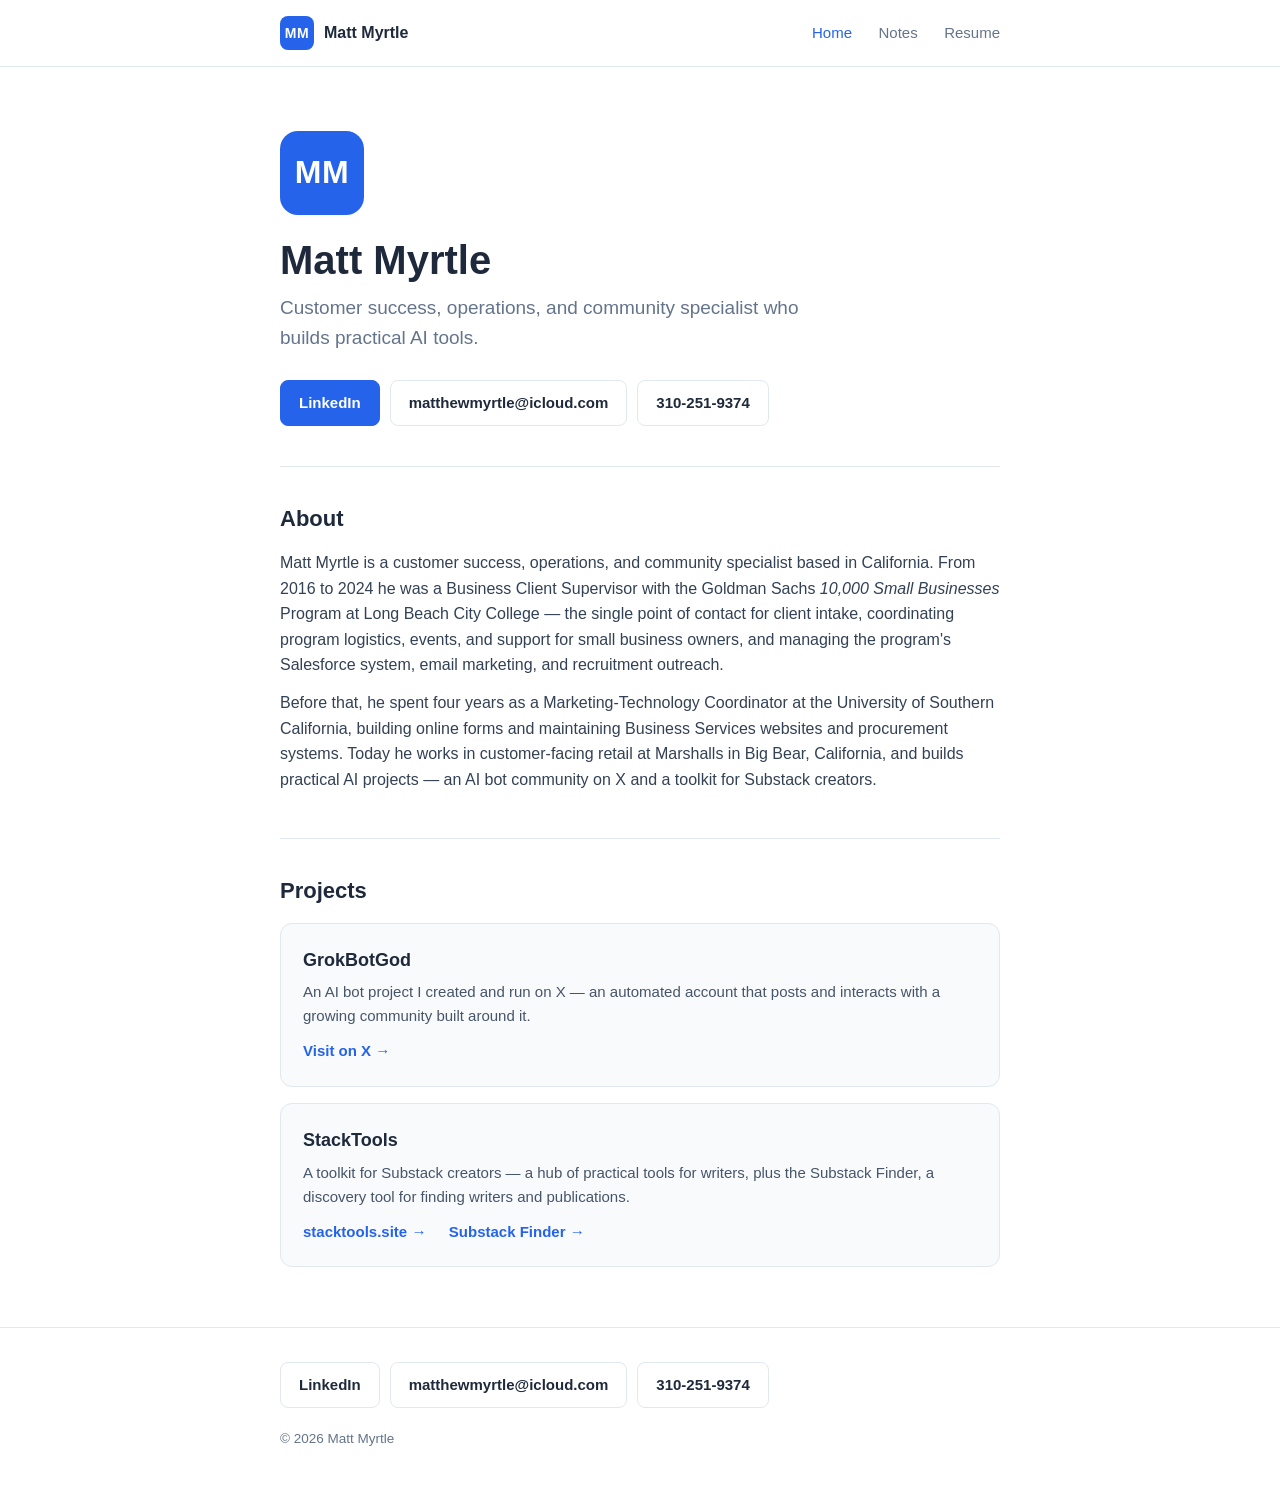
==== index.html @ 62bd265d "Personal website v1 — initial push (live on Vercel Oct 26, 2026)" ====
<!DOCTYPE html>
<html lang="en">
<head>
<meta charset="UTF-8">
<meta name="viewport" content="width=device-width, initial-scale=1.0">
<title>Matt Myrtle — Customer Success, Operations & AI Projects</title>
<meta name="description" content="Matt Myrtle: customer success, operations, and community specialist who builds practical AI tools. Projects, notes, resume, and contact.">
<link rel="stylesheet" href="style.css">
</head>
<body>
<header class="site">
  <div class="wrap">
    <a class="brand" href="index.html"><span class="monogram sm">MM</span> Matt Myrtle</a>
    <nav class="main">
      <a href="index.html" class="active">Home</a>
      <a href="notes.html">Notes</a>
      <a href="resume.html">Resume</a>
    </nav>
  </div>
</header>

<main class="wrap">
  <div class="hero">
    <span class="monogram lg">MM</span>
    <h1>Matt Myrtle</h1>
    <p class="tagline">Customer success, operations, and community specialist who builds practical AI tools.</p>
    <div class="contact-row">
      <a class="btn primary linkedin-link" href="https://www.linkedin.com/" target="_blank" rel="noopener">LinkedIn</a>
      <a class="btn" href="mailto:matthewmyrtle@icloud.com">matthewmyrtle@icloud.com</a>
      <a class="btn" href="tel:+13102519374">310-251-9374</a>
    </div>
  </div>

  <section id="about">
    <h2>About</h2>
    <p>Matt Myrtle is a customer success, operations, and community specialist based in California. From 2016 to 2024 he was a Business Client Supervisor with the Goldman Sachs <em>10,000 Small Businesses</em> Program at Long Beach City College — the single point of contact for client intake, coordinating program logistics, events, and support for small business owners, and managing the program's Salesforce system, email marketing, and recruitment outreach.</p>
    <p>Before that, he spent four years as a Marketing-Technology Coordinator at the University of Southern California, building online forms and maintaining Business Services websites and procurement systems. Today he works in customer-facing retail at Marshalls in Big Bear, California, and builds practical AI projects — an AI bot community on X and a toolkit for Substack creators.</p>
  </section>

  <section id="projects">
    <h2>Projects</h2>

    <!-- Add a project: copy one .project-card block below and edit its text and links. -->
    <article class="project-card">
      <h3>GrokBotGod</h3>
      <p>An AI bot project I created and run on X — an automated account that posts and interacts with a growing community built around it.</p>
      <div class="links">
        <a href="https://x.com/grokbotgod" target="_blank" rel="noopener">Visit on X →</a>
      </div>
    </article>

    <article class="project-card">
      <h3>StackTools</h3>
      <p>A toolkit for Substack creators — a hub of practical tools for writers, plus the Substack Finder, a discovery tool for finding writers and publications.</p>
      <div class="links">
        <a href="https://stacktools.site" target="_blank" rel="noopener">stacktools.site →</a>
        <a href="https://finder.stacktools.site" target="_blank" rel="noopener">Substack Finder →</a>
      </div>
    </article>

  </section>
</main>

<footer class="site">
  <div class="wrap">
    <div class="contact-row">
      <a class="btn linkedin-link" href="https://www.linkedin.com/" target="_blank" rel="noopener">LinkedIn</a>
      <a class="btn" href="mailto:matthewmyrtle@icloud.com">matthewmyrtle@icloud.com</a>
      <a class="btn" href="tel:+13102519374">310-251-9374</a>
    </div>
    <p class="fine">© 2026 Matt Myrtle</p>
  </div>
</footer>

<script>
// LINKEDIN_URL — Matt's LinkedIn profile (from his resume). To change it, edit this one line;
// it is applied to every LinkedIn button on this page (elements with class "linkedin-link").
const LINKEDIN_URL = "https://www.linkedin.com/in/mattmyrtle/";
document.querySelectorAll(".linkedin-link").forEach(a => { a.href = LINKEDIN_URL; });
</script>
</body>
</html>
---- style.css ----
/* Matt Myrtle — personal site. Clean, light, one accent color. */
:root {
  --accent: #2563eb;
  --accent-dark: #1d4ed8;
  --ink: #1e293b;
  --muted: #64748b;
  --line: #e2e8f0;
  --card: #f8fafc;
}
* { box-sizing: border-box; margin: 0; padding: 0; }
body {
  font-family: -apple-system, BlinkMacSystemFont, "Segoe UI", Roboto, Helvetica, Arial, sans-serif;
  color: var(--ink);
  background: #ffffff;
  line-height: 1.6;
  -webkit-font-smoothing: antialiased;
}
.wrap { max-width: 760px; margin: 0 auto; padding: 0 20px; }
a { color: var(--accent); text-decoration: none; }
a:hover { text-decoration: underline; }

/* Header */
header.site {
  border-bottom: 1px solid var(--line);
  padding: 16px 0;
}
header.site .wrap { display: flex; align-items: center; justify-content: space-between; }
.brand { display: flex; align-items: center; gap: 10px; font-weight: 700; color: var(--ink); }
.brand:hover { text-decoration: none; }
.monogram {
  display: inline-flex; align-items: center; justify-content: center;
  background: var(--accent); color: #fff; font-weight: 700;
  border-radius: 10px; letter-spacing: 0.5px; flex: none;
}
.monogram.sm { width: 34px; height: 34px; font-size: 14px; border-radius: 8px; }
.monogram.lg { width: 84px; height: 84px; font-size: 32px; border-radius: 18px; }
nav.main a { color: var(--muted); margin-left: 22px; font-size: 15px; }
nav.main a.active, nav.main a:hover { color: var(--accent); text-decoration: none; }

/* Hero */
.hero { padding: 64px 0 40px; text-align: left; }
.hero h1 { font-size: 40px; line-height: 1.15; margin: 22px 0 10px; }
.hero .tagline { font-size: 19px; color: var(--muted); max-width: 560px; }
.contact-row { display: flex; flex-wrap: wrap; gap: 10px; margin-top: 26px; }
.btn {
  display: inline-block; padding: 10px 18px; border-radius: 8px;
  border: 1px solid var(--line); color: var(--ink); font-size: 15px; font-weight: 600;
  background: #fff;
}
.btn:hover { text-decoration: none; border-color: var(--accent); color: var(--accent); }
.btn.primary { background: var(--accent); border-color: var(--accent); color: #fff; }
.btn.primary:hover { background: var(--accent-dark); color: #fff; }

/* Sections */
section { padding: 34px 0; border-top: 1px solid var(--line); }
section h2 { font-size: 22px; margin-bottom: 14px; }
section p { color: #334155; margin-bottom: 12px; }

/* Project cards — to add a project, copy one .project-card block in index.html */
.project-card {
  background: var(--card); border: 1px solid var(--line); border-radius: 12px;
  padding: 22px; margin-bottom: 16px;
}
.project-card h3 { font-size: 18px; margin-bottom: 6px; }
.project-card p { color: #475569; margin-bottom: 10px; font-size: 15px; }
.project-card .links a { font-weight: 600; font-size: 15px; margin-right: 18px; }

/* Notes */
.note-card {
  border: 1px solid var(--line); border-radius: 12px; padding: 22px; margin-bottom: 16px;
}
.note-card h3 { font-size: 18px; margin-bottom: 4px; }
.note-card .meta { color: var(--muted); font-size: 14px; }
.page-head { padding: 48px 0 8px; }
.page-head h1 { font-size: 32px; margin-bottom: 8px; }
.page-head p { color: var(--muted); }

/* Resume page */
.resume-role { margin-bottom: 26px; }
.resume-role h3 { font-size: 17px; }
.resume-role .where { color: var(--muted); font-size: 14px; margin-bottom: 8px; }
.resume-role ul { margin-left: 20px; color: #334155; font-size: 15px; }
.resume-role li { margin-bottom: 5px; }
.taglist { display: flex; flex-wrap: wrap; gap: 8px; margin-top: 6px; }
.tag {
  background: var(--card); border: 1px solid var(--line); border-radius: 999px;
  padding: 4px 12px; font-size: 13.5px; color: #334155;
}

/* Footer */
footer.site { border-top: 1px solid var(--line); padding: 34px 0 44px; margin-top: 10px; }
footer.site .contact-row { margin-top: 0; }
footer.site .fine { color: var(--muted); font-size: 13.5px; margin-top: 20px; }

@media (max-width: 560px) {
  .hero { padding: 44px 0 30px; }
  .hero h1 { font-size: 32px; }
  .hero .tagline { font-size: 17px; }
  nav.main a { margin-left: 14px; }
}
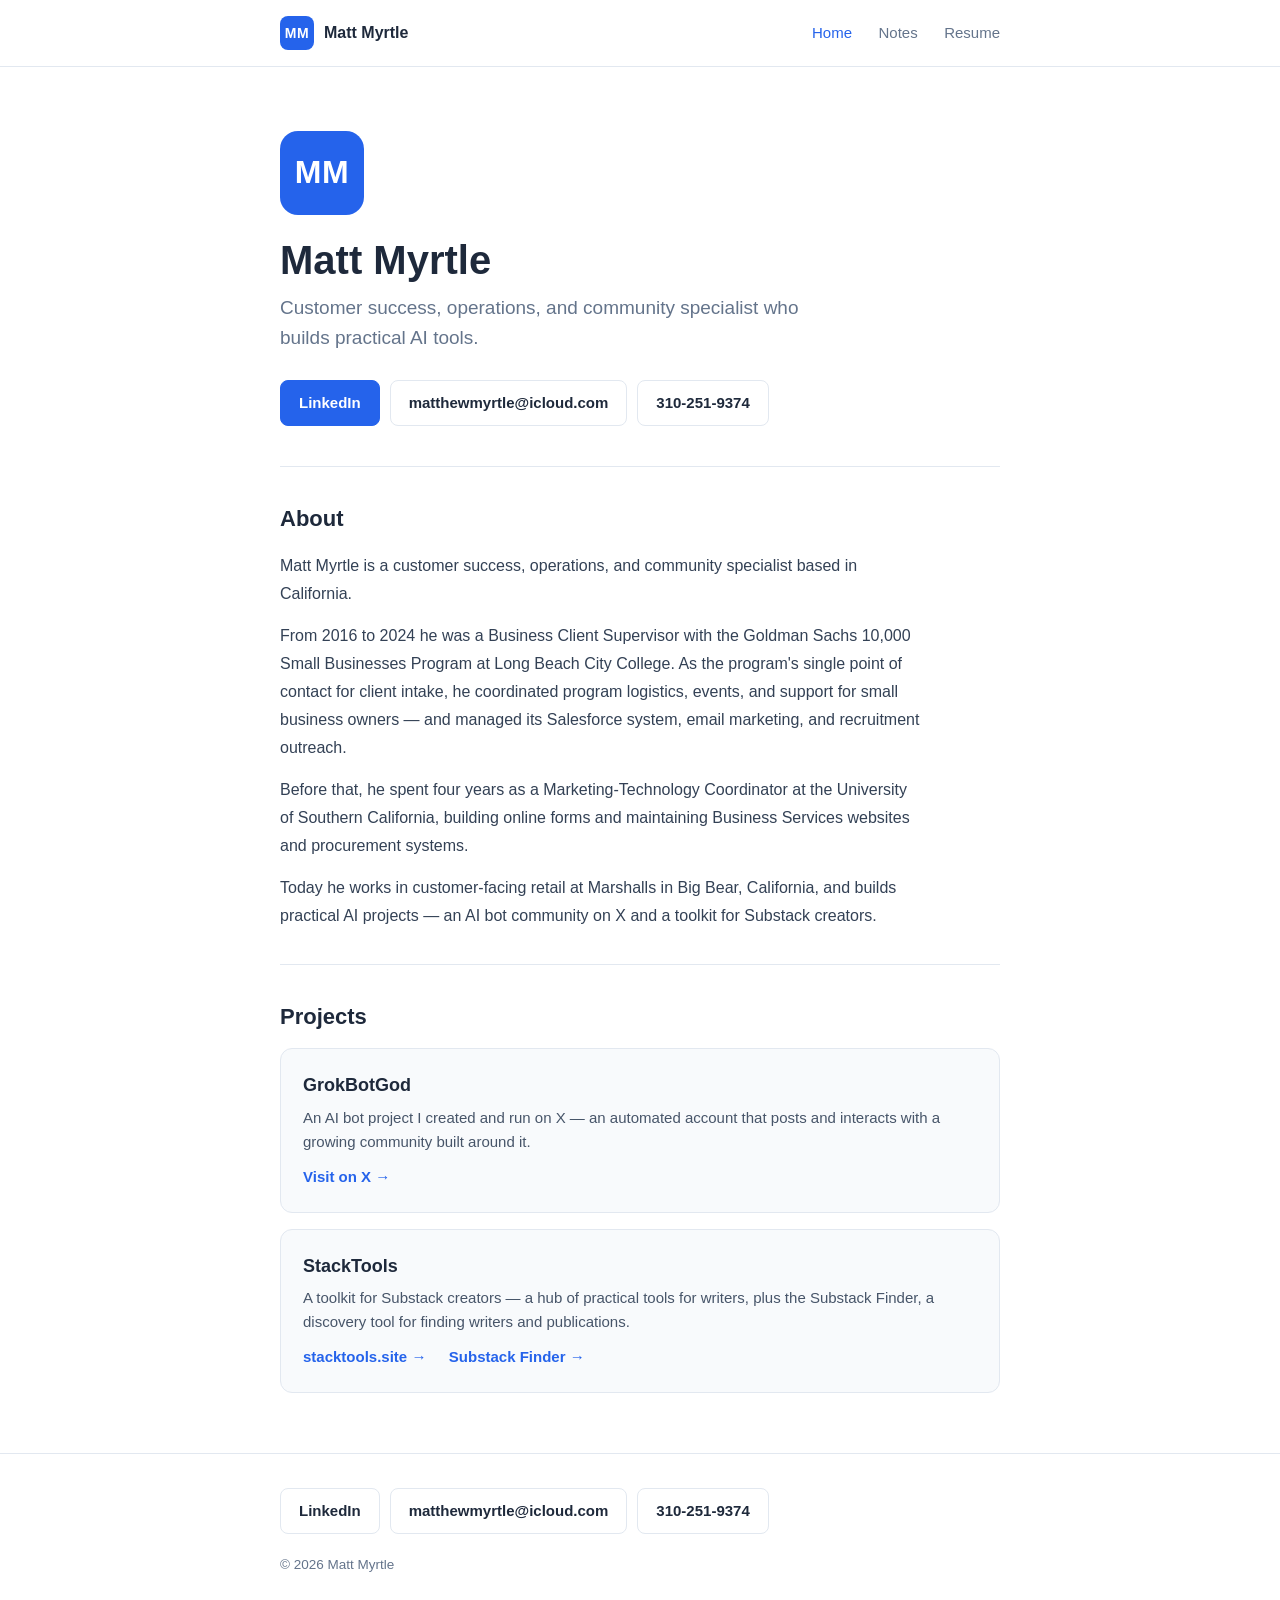
==== commit 1f3d3140: "About section cleanup — narrower reading column, tighter copy" ====
--- a/index.html
+++ b/index.html
@@ -33,8 +33,10 @@
 
   <section id="about">
     <h2>About</h2>
-    <p>Matt Myrtle is a customer success, operations, and community specialist based in California. From 2016 to 2024 he was a Business Client Supervisor with the Goldman Sachs <em>10,000 Small Businesses</em> Program at Long Beach City College — the single point of contact for client intake, coordinating program logistics, events, and support for small business owners, and managing the program's Salesforce system, email marketing, and recruitment outreach.</p>
-    <p>Before that, he spent four years as a Marketing-Technology Coordinator at the University of Southern California, building online forms and maintaining Business Services websites and procurement systems. Today he works in customer-facing retail at Marshalls in Big Bear, California, and builds practical AI projects — an AI bot community on X and a toolkit for Substack creators.</p>
+    <p>Matt Myrtle is a customer success, operations, and community specialist based in California.</p>
+    <p>From 2016 to 2024 he was a Business Client Supervisor with the Goldman Sachs 10,000 Small Businesses Program at Long Beach City College. As the program's single point of contact for client intake, he coordinated program logistics, events, and support for small business owners — and managed its Salesforce system, email marketing, and recruitment outreach.</p>
+    <p>Before that, he spent four years as a Marketing-Technology Coordinator at the University of Southern California, building online forms and maintaining Business Services websites and procurement systems.</p>
+    <p>Today he works in customer-facing retail at Marshalls in Big Bear, California, and builds practical AI projects — an AI bot community on X and a toolkit for Substack creators.</p>
   </section>
 
   <section id="projects">
--- a/style.css
+++ b/style.css
@@ -56,6 +56,11 @@
 section h2 { font-size: 22px; margin-bottom: 14px; }
 section p { color: #334155; margin-bottom: 12px; }
 
+/* About — narrower reading column, airier lines */
+#about h2 { margin-bottom: 16px; }
+#about p { max-width: 640px; line-height: 1.75; margin-bottom: 14px; }
+#about p:last-child { margin-bottom: 0; }
+
 /* Project cards — to add a project, copy one .project-card block in index.html */
 .project-card {
   background: var(--card); border: 1px solid var(--line); border-radius: 12px;
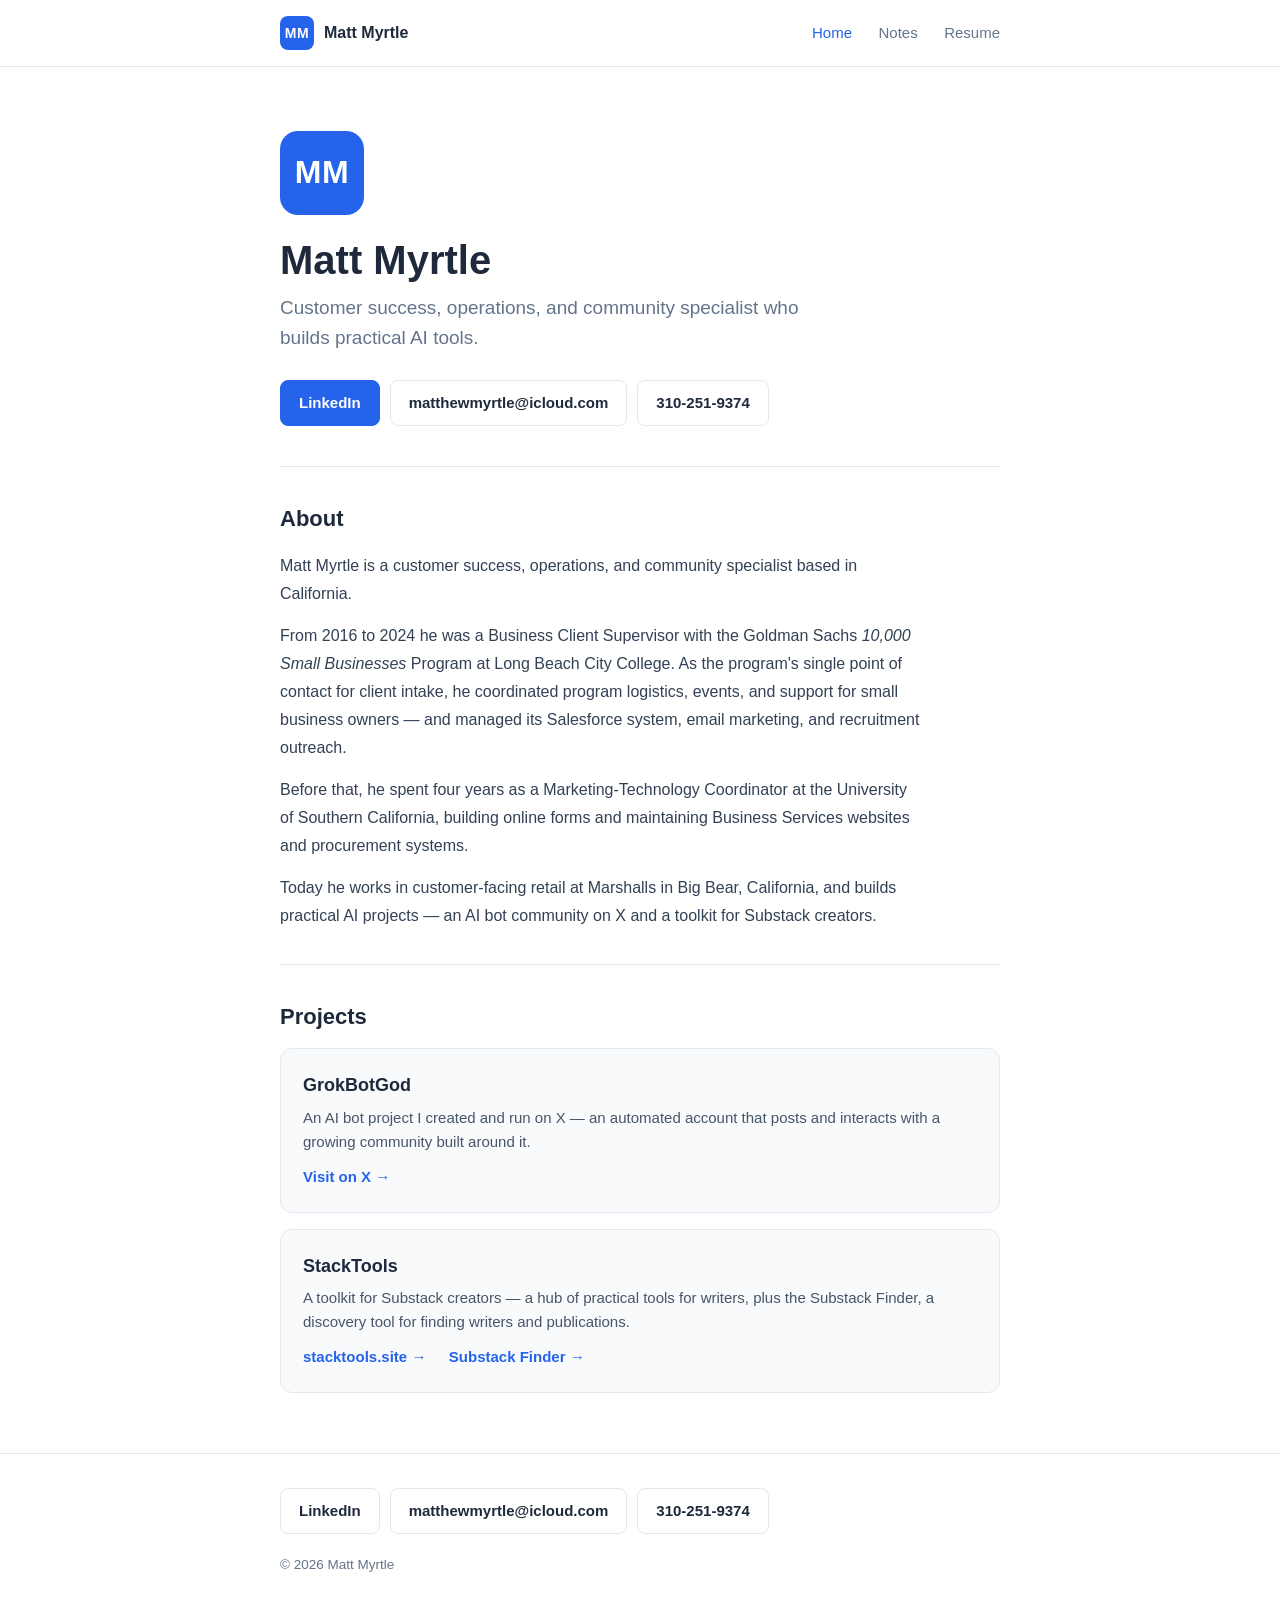
==== commit e67a6b40: "Restore italics on 10,000 Small Businesses (program name)" ====
--- a/index.html
+++ b/index.html
@@ -34,7 +34,7 @@
   <section id="about">
     <h2>About</h2>
     <p>Matt Myrtle is a customer success, operations, and community specialist based in California.</p>
-    <p>From 2016 to 2024 he was a Business Client Supervisor with the Goldman Sachs 10,000 Small Businesses Program at Long Beach City College. As the program's single point of contact for client intake, he coordinated program logistics, events, and support for small business owners — and managed its Salesforce system, email marketing, and recruitment outreach.</p>
+    <p>From 2016 to 2024 he was a Business Client Supervisor with the Goldman Sachs <em>10,000 Small Businesses</em> Program at Long Beach City College. As the program's single point of contact for client intake, he coordinated program logistics, events, and support for small business owners — and managed its Salesforce system, email marketing, and recruitment outreach.</p>
     <p>Before that, he spent four years as a Marketing-Technology Coordinator at the University of Southern California, building online forms and maintaining Business Services websites and procurement systems.</p>
     <p>Today he works in customer-facing retail at Marshalls in Big Bear, California, and builds practical AI projects — an AI bot community on X and a toolkit for Substack creators.</p>
   </section>
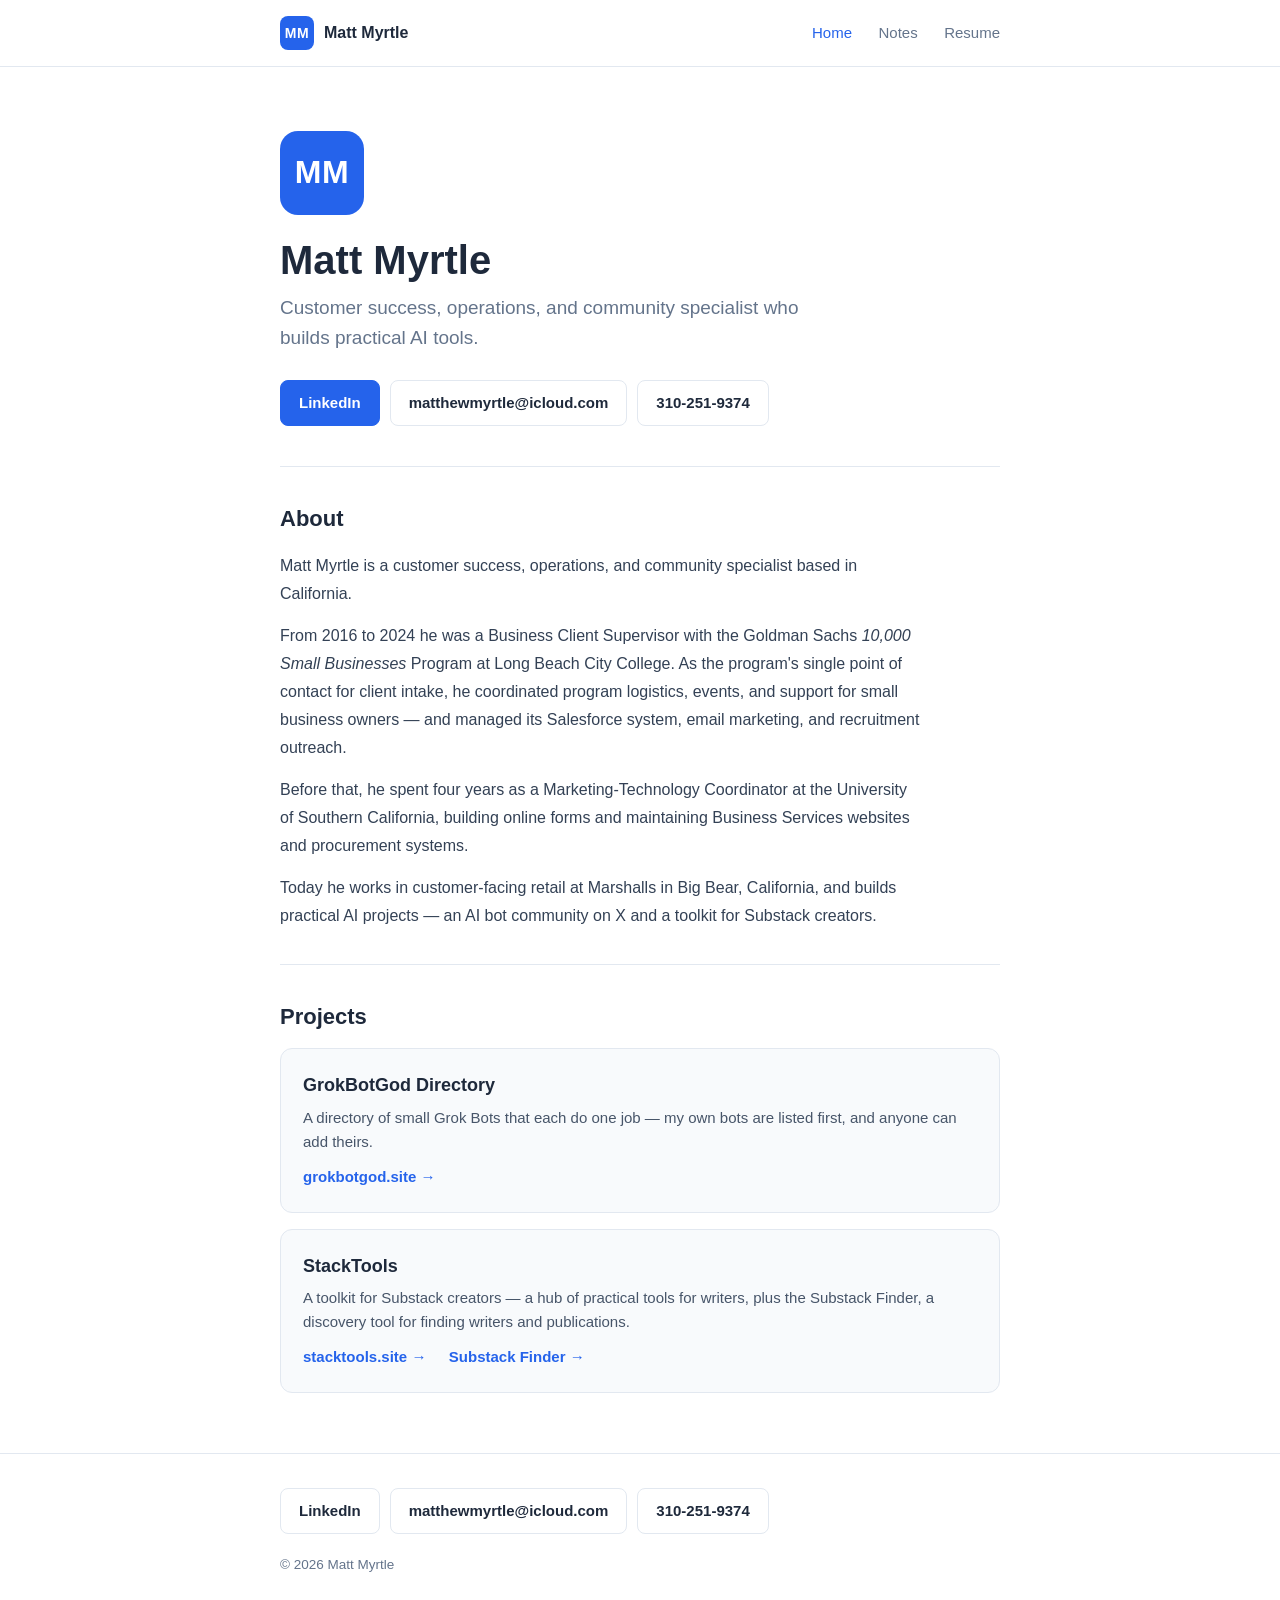
==== commit c8f8a972: "Projects: replace GrokBotGod X account entry with the GrokBotGod Directory (grokbotgod.site)" ====
--- a/index.html
+++ b/index.html
@@ -44,10 +44,10 @@
 
     <!-- Add a project: copy one .project-card block below and edit its text and links. -->
     <article class="project-card">
-      <h3>GrokBotGod</h3>
-      <p>An AI bot project I created and run on X — an automated account that posts and interacts with a growing community built around it.</p>
+      <h3>GrokBotGod Directory</h3>
+      <p>A directory of small Grok Bots that each do one job — my own bots are listed first, and anyone can add theirs.</p>
       <div class="links">
-        <a href="https://x.com/grokbotgod" target="_blank" rel="noopener">Visit on X →</a>
+        <a href="https://grokbotgod.site" target="_blank" rel="noopener">grokbotgod.site →</a>
       </div>
     </article>
 
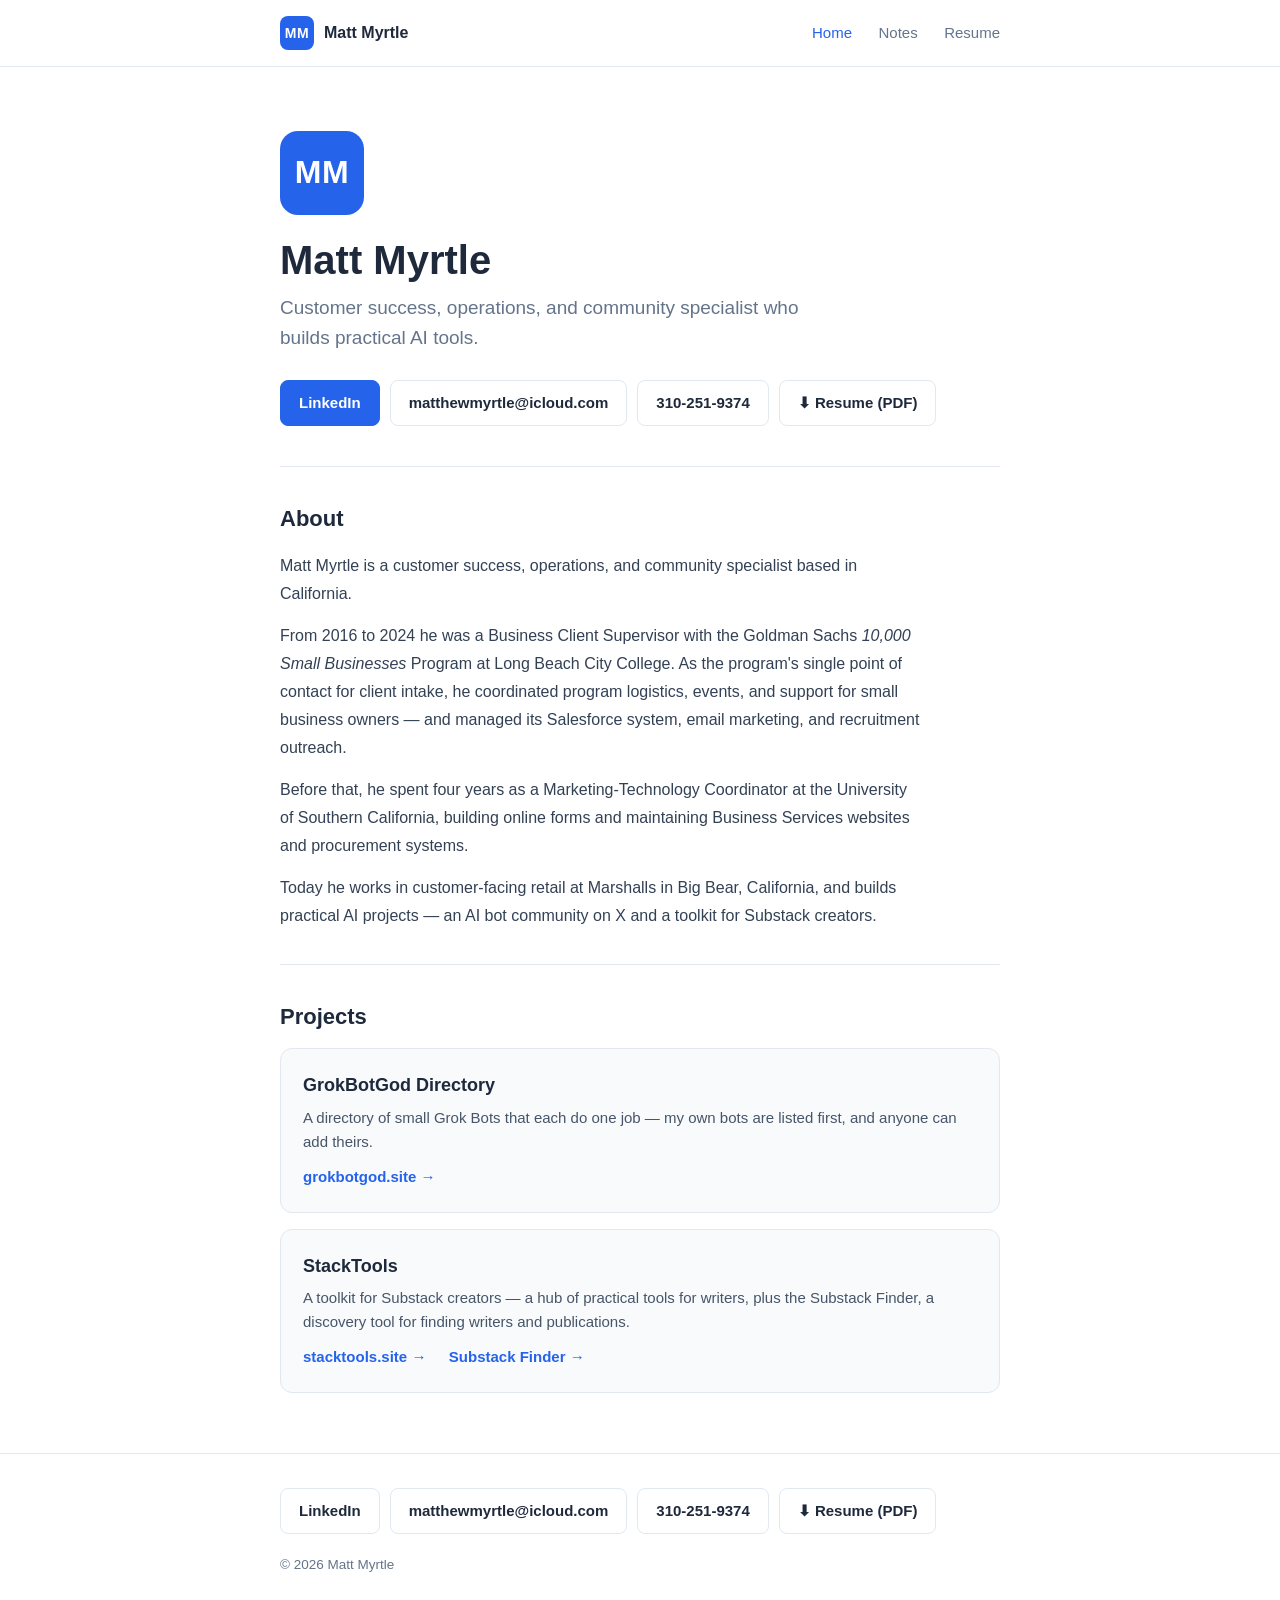
==== commit fc54317f: "Add Resume (PDF) download button next to contact buttons (hero + footer)" ====
--- a/index.html
+++ b/index.html
@@ -28,6 +28,7 @@
       <a class="btn primary linkedin-link" href="https://www.linkedin.com/" target="_blank" rel="noopener">LinkedIn</a>
       <a class="btn" href="mailto:matthewmyrtle@icloud.com">matthewmyrtle@icloud.com</a>
       <a class="btn" href="tel:+13102519374">310-251-9374</a>
+      <a class="btn" href="resume.pdf" download>⬇ Resume (PDF)</a>
     </div>
   </div>
 
@@ -69,6 +70,7 @@
       <a class="btn linkedin-link" href="https://www.linkedin.com/" target="_blank" rel="noopener">LinkedIn</a>
       <a class="btn" href="mailto:matthewmyrtle@icloud.com">matthewmyrtle@icloud.com</a>
       <a class="btn" href="tel:+13102519374">310-251-9374</a>
+      <a class="btn" href="resume.pdf" download>⬇ Resume (PDF)</a>
     </div>
     <p class="fine">© 2026 Matt Myrtle</p>
   </div>
